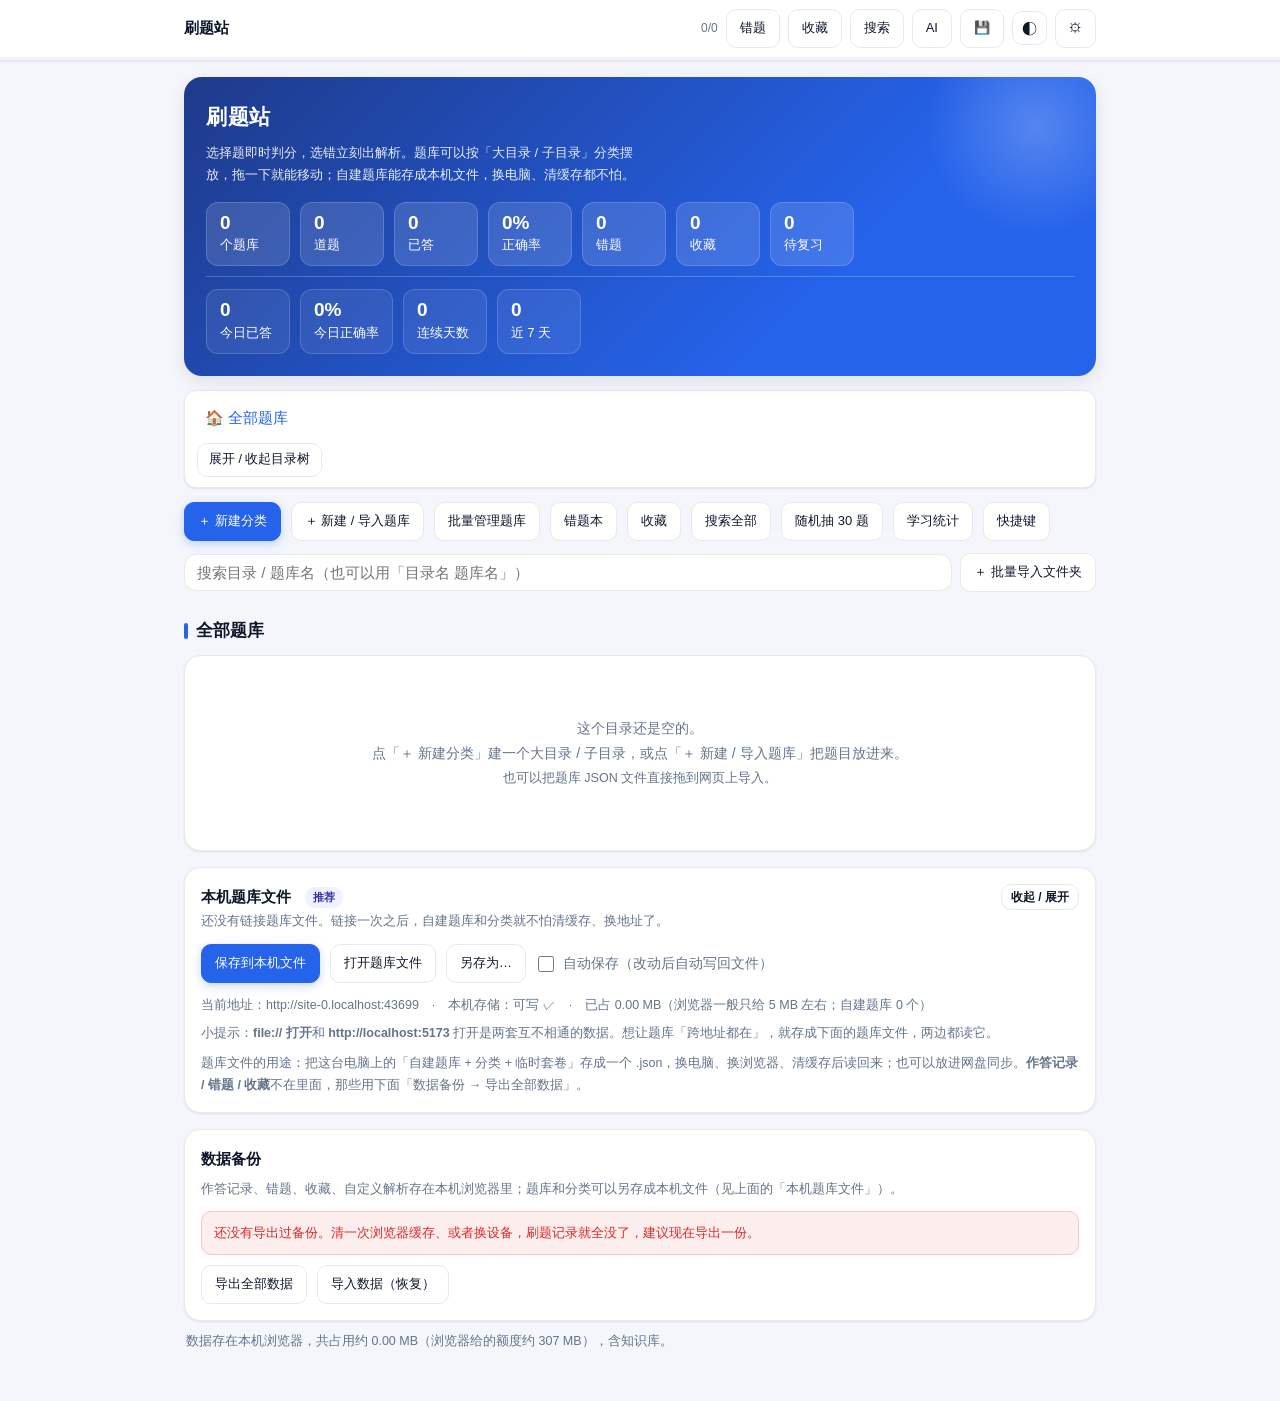
==== index.html @ 9412747f "部署刷题站纯净版（37 个文件）" ====
<!DOCTYPE html>
<html lang="zh-CN">
<head>
<meta charset="utf-8">
<meta name="viewport" content="width=device-width,initial-scale=1,viewport-fit=cover">
<title>刷题站 · 题库</title>
<meta name="description" content="可自定义的刷题网站：选择题即时判分、答错出解析，错题本带统计与间隔重复复习，支持模考与搜索。">
<meta name="theme-color" content="#2563eb">
<meta name="apple-mobile-web-app-capable" content="yes">
<meta name="mobile-web-app-capable" content="yes">
<meta name="apple-mobile-web-app-status-bar-style" content="default">
<meta name="apple-mobile-web-app-title" content="刷题站">
<meta name="application-name" content="刷题站">
<link rel="stylesheet" href="style.css?v=20261014p">
<link rel="stylesheet" href="bfui.css?v=20261014p">
<link rel="stylesheet" href="cat.css?v=20261014p">
<link rel="manifest" href="manifest.json">
<link rel="icon" href="icons/icon-192.png">
<link rel="apple-touch-icon" href="icons/icon-192.png">
<script>
  /* 题库注册入口：banks/*.js 通过这些函数把题库交给站点 */
  window.__BANKS__ = [];
  window.registerBank = function (b) { window.__BANKS__.push(b); };
</script>
</head>
<body>

<div class="top">
  <div class="row">
    <button class="btn" id="btnHome" style="display:none">⌂ 主页</button>
    <span class="title" id="appTitle">刷题站</span>
    <span class="stat" id="stat"></span>
    <button class="btn tg" id="btnGoWrong" title="错题本">错题</button>
    <button class="btn tg" id="btnGoFav" title="我的收藏">收藏</button>
    <button class="btn tg" id="btnGoSearch" title="搜索题目（快捷键 /）">搜索</button>
    <button class="btn tg" id="btnGoKb" title="AI 解析与知识库">AI</button>
    <button class="btn" id="btnTheme" title="切换外观：跟随系统 / 浅色 / 深色">◐</button>
    <button class="btn" id="btnSetAll" title="设置 / 深色模式 / 字号" style="display:none">⚙</button>
    <button class="btn" id="btnGrid" style="display:none">题号</button>
    <button class="btn" id="btnQuizSet" style="display:none">设置</button>
  </div>
  <div class="bar"><i id="bar"></i></div>
  <div class="chips" id="chips" style="display:none"></div>
</div>

<div class="wrap" id="view"></div>

<div class="nav" id="nav" style="display:none">
  <button class="btn" id="prev" title="上一题（←）">‹ 上一题</button>
  <button class="btn mid" id="jumpInfo" title="点开答题卡（K）">—</button>
  <button class="btn primary" id="next" title="下一题（→ 或 Enter）">下一题 ›</button>
</div>

<div class="mask" id="gridMask"><div class="sheet">
  <div class="shead"><h3>答题卡</h3><span class="spacer-grow"></span><button class="btn tiny" id="gridClose">关闭</button></div>
  <div class="legend">
    <span><i class="lg-done"></i>做对</span>
    <span><i class="lg-err"></i>做错</span>
    <span><i></i>没做</span>
    <span><i class="lg-cur"></i>当前题</span>
  </div>
  <div class="gridf" id="gridFilter"></div>
  <div id="gridBody"></div>
</div></div>

<div class="mask" id="setMask"><div class="sheet">
  <h3>设置</h3>
  <div class="hint">作答记录、错题、收藏、自定义解析、复习排期都保存在本机浏览器里，关掉页面不会丢。</div>
  <label class="chk"><input type="checkbox" id="setExpOnOk"> 答对时也显示解析</label>
  <label class="chk"><input type="checkbox" id="setAutoNext"> 答对后自动跳下一题</label>
  <label class="chk"><input type="checkbox" id="setShuffle"> 随机顺序出题</label>
  <div class="tools" style="margin-top:12px">
    <span class="tl">外观</span>
    <select class="num" id="setTheme">
      <option value="auto">跟随系统</option>
      <option value="light">浅色</option>
      <option value="dark">深色</option>
    </select>
    <span class="tl">字号</span>
    <select class="num" id="setFs">
      <option value="s">小</option>
      <option value="m">标准</option>
      <option value="l">大</option>
      <option value="xl">特大</option>
    </select>
  </div>
  <div class="tools" style="margin-top:12px">
    <span class="tl">复习曲线</span>
    <select class="num" id="srsMode"></select>
  </div>
  <div class="small muted" id="srsDesc" style="margin-top:6px"></div>
  <div class="srsbox">
    <div class="srsgrid">
      <label>首次答对（天）<input type="number" id="srsFirst" min="0" max="60" step="1"></label>
      <label>第二次答对（天）<input type="number" id="srsSecond" min="0" max="120" step="1"></label>
      <label>间隔增长
        <select id="srsFactor">
          <option value="ease">× 当时易度</option>
          <option value="1.5">× 1.5</option>
          <option value="2">× 2</option>
          <option value="2.5">× 2.5</option>
          <option value="3">× 3</option>
        </select>
      </label>
      <label>初始易度<input type="number" id="srsEase0" min="1.3" max="3" step="0.05"></label>
      <label>答对加易度<input type="number" id="srsEaseUp" min="0" max="0.5" step="0.05"></label>
      <label>答错减易度<input type="number" id="srsEaseDown" min="0" max="0.5" step="0.05"></label>
      <label>易度下限<input type="number" id="srsMinEase" min="1.1" max="3" step="0.05"></label>
      <label>最长间隔（天）<input type="number" id="srsMaxIvl" min="1" max="3650" step="1"></label>
      <label>答错后间隔（天）<input type="number" id="srsWrongIvl" min="0" max="30" step="1"></label>
      <label>每日复习上限<input type="number" id="srsDaily" min="0" max="999" step="1"></label>
    </div>
    <label class="chk"><input type="checkbox" id="srsWrongToday"> 答错的题当天继续排进复习（不勾就按上面的「答错后间隔」）</label>
    <div class="srsline" id="srsPreview"></div>
    <div class="actions" style="margin-top:10px">
      <button class="btn small" id="srsReset">填回推荐值</button>
      <button class="btn small" id="srsSyncEase">统一易度</button>
      <button class="btn small" id="fixAllRe">按修正答案重判</button>
    </div>
    <div class="small muted" style="margin-top:8px">改档位只影响<b>以后</b>的排期；想立刻重排历史记录，用上面「统一易度」「按修正答案重判」，或者答题时点「改答案」。</div>
  </div>
  <div class="small muted" style="margin-top:10px">快捷键：A–H 或 1–8 选选项，Enter 提交 / 下一题，← → 翻页，<b>S</b> 收藏本题，<b>K</b> 打开答题卡，<b>/</b> 搜索，<b>?</b> 打开帮助，Esc 关弹窗。顶栏的 <b>◐</b> 可以一键切换深浅色。</div>
  <div class="actions" style="margin-top:16px">
    <button class="btn" id="goKb2" title="配置 AI 与本地知识库">AI 解析 / 知识库</button>
    <button class="btn" id="expAll2">导出全部数据（备份）</button>
    <button class="btn danger" id="resetAll">清空作答记录</button>
    <button class="btn" id="closeSet">关闭</button>
  </div>
  <div class="hint" style="margin-top:10px">「清空作答记录」只清空对错、次数和复习排期，<b>不会再动</b>收藏和自定义解析。</div>
</div></div>

<!-- 题库：一个 .js 文件一个题库，放进 banks/ 后再在下面加一行即可加载，例如
     <script src="banks/你的题库.js"></script>
     也可以完全不动文件，直接在网页上用「导入题库」加自己的题（存在浏览器里）。
     这一份（在线版）已经把原作者的内置模考卷移除，banks/ 里是空的。 -->

<script src="app.js?v=20261014p"></script>
<script src="collection.js?v=20261014p"></script>
<script src="exam.js?v=20261014p"></script>
<script src="kb.js?v=20261014p"></script>
<script src="ai.js?v=20261014p"></script>

<!-- 目录式题库（cat.js）与本机题库文件（bf.js / bfui.js）
     放在最后：它们只做「给已有首页加一层目录视图」和「把题库存成文件」，
     用 window.CAT / window.BF 暴露接口，app.js 里只做了几行最小改动。 -->
<script src="bfui.js?v=20261014p"></script>
<script src="cat.js?v=20261014p"></script>
<script src="bf.js?v=20261014p"></script>
<link rel="stylesheet" href="bf-folder.css?v=20261014p">
<script src="bf-folder.js?v=20261014p"></script>

<script>
  /* 等 app.js / collection.js / exam.js / kb.js / ai.js 全部加载完再渲染。
     以前这行在 collection.js 末尾，那时 exam.js / kb.js 还没加载，
     直接打开 #/exam/... 或 #/kb 会空白。 */
  render();

  /* PWA：只在 http(s) 下注册（双击本地打开时浏览器不支持 Service Worker） */
  if ('serviceWorker' in navigator && /^https?:$/.test(location.protocol)) {
    window.addEventListener('load', function () {
      navigator.serviceWorker.register('sw.js').catch(function () {});
    });
  }
</script>
</body>
</html>
---- style.css ----
/* ============================================================
   刷题站 · 样式（v16 UI 版）
   - 第 1 段：设计变量（颜色 / 圆角 / 阴影 / 字号），深色模式只换变量
   - 之后按页面分区：顶栏、通用组件、首页、答题、答题卡、列表、统计、AI…
   - 想改配色只动 :root 和 body.dark 两处即可
   ============================================================ */
:root{
  --bg:#f4f6fb; --bg2:#eef1f7; --card:#fff; --line:#e6e9f0; --line2:#f1f3f8;
  --text:#0f172a; --sub:#64748b;
  --primary:#2563eb; --primary-weak:#eef4ff; --primary-line:#bfd4ff;
  --ok:#15803d; --okbg:#eefaf1; --ok-line:#bbf0cd;
  --bad:#dc2626; --badbg:#fdeeee; --bad-line:#fbc4c4;
  --warn:#b45309;
  --radius:16px; --r-s:10px; --r-m:12px; --r-l:18px;
  --fs:15px;
  --sh-1:0 1px 2px rgba(15,23,42,.05),0 1px 3px rgba(15,23,42,.04);
  --sh-2:0 6px 18px rgba(15,23,42,.09);
  --sh-pop:0 -8px 28px rgba(15,23,42,.16);
  --tap:34px;
}
body.dark{
  --bg:#0e131f; --bg2:#141b29; --card:#161d2b; --line:#28324a; --line2:#1d2536;
  --text:#e7ebf3; --sub:#93a1b8;
  --primary:#6b96ff; --primary-weak:#1a2a49; --primary-line:#33507f;
  --ok:#4ade80; --okbg:#12251b; --ok-line:#2c6644;
  --bad:#f87171; --badbg:#2a1618; --bad-line:#7a3236;
  --warn:#fbbf24;
  --sh-1:0 1px 2px rgba(0,0,0,.35); --sh-2:0 8px 22px rgba(0,0,0,.42);
  --sh-pop:0 -8px 28px rgba(0,0,0,.5);
  color-scheme:dark;
}
*{box-sizing:border-box;-webkit-tap-highlight-color:transparent}
html,body{margin:0;padding:0}
body{
  font:var(--fs)/1.75 -apple-system,BlinkMacSystemFont,"Segoe UI","PingFang SC","Hiragino Sans GB","Microsoft YaHei",sans-serif;
  background:var(--bg); color:var(--text); min-height:100vh;
  -webkit-text-size-adjust:100%;
}
a{color:var(--primary);text-decoration:none}
a:hover{text-decoration:underline}
button{font:inherit}
:focus-visible{outline:2px solid var(--primary);outline-offset:2px}
*::-webkit-scrollbar{width:10px;height:10px}
*::-webkit-scrollbar-thumb{background:var(--line);border-radius:99px}
*::-webkit-scrollbar-track{background:transparent}
@media (prefers-reduced-motion:reduce){*{animation:none!important;transition:none!important}}

/* ===== 顶栏 ===== */
.top{position:sticky;top:0;z-index:20;background:rgba(255,255,255,.94);background:color-mix(in srgb,var(--card) 92%,transparent);backdrop-filter:blur(10px);border-bottom:1px solid var(--line);box-shadow:var(--sh-1)}
.top .row{display:flex;align-items:center;gap:8px;padding:9px 14px;max-width:940px;margin:0 auto}
.title{font-weight:700;font-size:15px;white-space:nowrap;overflow:hidden;text-overflow:ellipsis;flex:1 1 auto;min-width:0;cursor:pointer}
.title:hover{color:var(--primary)}
.stat{font-size:12px;color:var(--sub);white-space:nowrap;flex:0 0 auto;font-variant-numeric:tabular-nums}
.bar{height:3px;background:var(--line2)}
.bar i{display:block;height:100%;width:0;background:linear-gradient(90deg,#2563eb,#22c55e);transition:width .3s ease;border-radius:0 99px 99px 0}
body.dark .bar{background:#1b2334}
#btnTheme{min-width:var(--tap);padding:6px 9px;font-size:15px;line-height:1}

/* ===== 通用组件 ===== */
.wrap{max-width:940px;margin:0 auto;padding:16px 14px 48px}
.btn{font-size:13px;min-height:var(--tap);padding:7px 13px;border-radius:var(--r-s);border:1px solid var(--line);background:var(--card);color:var(--text);cursor:pointer;white-space:nowrap;transition:background .15s,border-color .15s,box-shadow .15s,transform .06s}
.btn:hover:not(:disabled){background:var(--line2);border-color:var(--primary-line)}
.btn:active:not(:disabled){transform:scale(.98)}
.btn.primary{background:var(--primary);border-color:var(--primary);color:#fff;box-shadow:0 3px 10px rgba(37,99,235,.25)}
.btn.primary:hover:not(:disabled){filter:brightness(.94)}
.btn.danger{color:var(--bad);border-color:var(--bad-line)}
.btn.danger:hover:not(:disabled){background:var(--badbg);border-color:var(--bad)}
.btn.ghost{background:transparent}
.btn.ghost:hover:not(:disabled){background:var(--line2)}
.btn:disabled{opacity:.45;cursor:not-allowed}
.btn.tiny{font-size:12px;min-height:26px;padding:3px 9px;line-height:1.5}
.btn.small{font-size:12.5px;min-height:30px;padding:5px 11px}
.card{background:var(--card);border:1px solid var(--line);border-radius:var(--radius);padding:16px;box-shadow:var(--sh-1)}
.muted{color:var(--sub)}
.small{font-size:12.5px}
h2.sec{display:flex;align-items:center;gap:8px;font-size:17px;margin:24px 0 10px}
h2.sec::before{content:'';width:4px;height:16px;border-radius:99px;background:var(--primary);flex:0 0 auto}
h2.sec:first-child{margin-top:6px}
.warn{color:var(--warn);font-weight:700}
.spacer-grow{flex:1 1 auto}
.row-inline{display:flex;gap:10px;flex-wrap:wrap;align-items:center}
.tools{display:flex;gap:8px;flex-wrap:wrap;align-items:center;margin-top:10px}
.tl{font-size:12.5px;color:var(--sub)}
.num{font:inherit;font-size:13px;padding:5px 8px;border:1px solid var(--line);border-radius:var(--r-s);background:var(--card);color:inherit;width:auto}
.num:hover{border-color:var(--primary-line)}
.empty{color:var(--sub);text-align:center;padding:44px 12px;font-size:14px}
.help-row{display:flex;align-items:center;gap:6px;padding:9px 0;border-top:1px dashed var(--line);font-size:13.5px}
.help-row:first-of-type{border-top:none}
.kbd{display:inline-block;min-width:24px;text-align:center;font:600 12px/1.7 ui-monospace,SFMono-Regular,Menlo,Consolas,monospace;border:1px solid var(--line);border-bottom-width:2px;border-radius:6px;padding:0 6px;background:var(--bg2);margin-right:4px}

/* 折叠区（批量操作、导出等次要工具） */
details.fold{margin-top:12px;border:1px solid var(--line);border-radius:var(--r-m);background:var(--bg2);padding:0}
details.fold>summary{cursor:pointer;list-style:none;padding:9px 12px;font-size:13px;color:var(--sub);display:flex;align-items:center;gap:8px}
details.fold>summary::-webkit-details-marker{display:none}
details.fold>summary::after{content:'▾';margin-left:auto;transition:transform .15s}
details.fold[open]>summary::after{transform:rotate(180deg)}
details.fold>summary:hover{color:var(--text)}
details.fold>.fold-body{padding:0 12px 12px}
details.fold .tools:first-child{margin-top:0}

/* ===== 首页 ===== */
.hero{position:relative;overflow:hidden;background:linear-gradient(135deg,#1e3a8a,#2563eb 70%);color:#fff;border-radius:var(--r-l);padding:22px;box-shadow:var(--sh-2)}
.hero::after{content:'';position:absolute;right:-60px;top:-70px;width:240px;height:240px;border-radius:50%;background:radial-gradient(circle,rgba(255,255,255,.22),transparent 65%)}
.hero h1{margin:0 0 6px;font-size:21px;letter-spacing:.5px}
.hero p{margin:0;font-size:13px;opacity:.9;line-height:1.7;max-width:62ch}
.hero .hstat{display:flex;gap:10px;margin-top:16px;font-size:12.5px;flex-wrap:wrap}
.hero .hstat>div{background:rgba(255,255,255,.13);border:1px solid rgba(255,255,255,.16);border-radius:var(--r-m);padding:8px 13px;min-width:84px}
.hero .hstat b{display:block;font-size:19px;font-weight:700;line-height:1.3;font-variant-numeric:tabular-nums}
.hero .hstat.today>div{background:rgba(255,255,255,.08)}
.hstat.today{margin-top:10px;padding-top:12px;border-top:1px solid rgba(255,255,255,.22)}
body.dark .hero{background:linear-gradient(135deg,#16233c,#1d4ed8 75%)}

/* 「继续上次」卡片 */
.resume{display:flex;align-items:center;gap:14px;flex-wrap:wrap;border:1px solid var(--primary-line);background:linear-gradient(135deg,var(--primary-weak),var(--card) 70%);border-radius:var(--radius);padding:14px 16px;margin:16px 0 4px;box-shadow:var(--sh-1)}
.resume .rinfo{flex:1 1 240px;min-width:0}
.resume .rtitle{font-weight:700;font-size:15px;margin-bottom:2px;overflow:hidden;text-overflow:ellipsis;white-space:nowrap}
.resume .rmeta{font-size:12.5px;color:var(--sub)}
.resume .prog{margin-top:8px}

.bank{display:flex;align-items:center;gap:14px;margin-bottom:12px;transition:box-shadow .15s,border-color .15s}
.bank:hover{box-shadow:var(--sh-2);border-color:var(--primary-line)}
.bank .info{flex:1;min-width:0}
.bank .name{font-weight:700;font-size:15.5px;margin-bottom:2px}
.bank .meta{font-size:12.5px;color:var(--sub);line-height:1.7}
.bank .acts{display:flex;gap:8px;flex-wrap:wrap;justify-content:flex-end}
.pill{display:inline-block;font-size:11px;padding:1px 8px;border-radius:999px;background:#eef2ff;color:#3730a3;margin-left:6px;vertical-align:1px;font-weight:600}
.pill.local{background:#ecfdf5;color:#047857}
.pill.paper{background:#fef3c7;color:#92400e}
.paper-card{border-color:#fcd34d}
.prog{height:6px;border-radius:99px;background:var(--line2);overflow:hidden;margin-top:8px}
.prog i{display:block;height:100%;background:linear-gradient(90deg,#22c55e,#16a34a);border-radius:99px;transition:width .3s}
body.dark .pill{background:#1e2a4a;color:#a5b4fc}
body.dark .pill.local{background:#122a1e;color:#6ee7b7}
body.dark .pill.paper,body.dark .tag.paper-tag{background:#3a2c0c;color:#fbbf24}
body.dark .prog{background:#1e2739}

/* ===== 分类 chips ===== */
.chips{display:flex;gap:8px;padding:9px 14px 11px;overflow-x:auto;scrollbar-width:none;max-width:940px;margin:0 auto}
.chips::-webkit-scrollbar{display:none}
.chip{flex:0 0 auto;font-size:13px;padding:6px 13px;border-radius:999px;border:1px solid var(--line);background:var(--card);color:var(--sub);cursor:pointer;transition:background .15s,border-color .15s,color .15s;min-height:32px}
.chip:hover{border-color:var(--primary-line);color:var(--text)}
.chip.on{background:#111827;border-color:#111827;color:#fff}
body.dark .chip{background:#1b2334;border-color:var(--line);color:var(--sub)}
body.dark .chip.on{background:var(--primary);border-color:var(--primary);color:#fff}
.chips-inline{display:flex;gap:8px;flex-wrap:wrap;margin:14px 0 4px}

/* ===== 答题 ===== */
.qhead{display:flex;align-items:center;gap:8px;flex-wrap:wrap;margin-bottom:12px}
.qno{font-weight:700;font-size:15px}
.tag{font-size:11px;padding:2px 8px;border-radius:6px;background:#eef2ff;color:#3730a3;font-weight:600}
.tag.g{background:var(--bg2);color:#475569}
.tag.paper-tag{background:#fef3c7;color:#92400e}
.tag.exam-tag{background:#fee2e2;color:#b91c1c}
.gstem{background:var(--bg2);border-left:3px solid var(--line);border-radius:0 var(--r-s) var(--r-s) 0;padding:11px 13px;margin-bottom:12px;font-size:calc(var(--fs)*0.93);color:var(--sub);line-height:1.8}
.gstem b{color:var(--text)}
.stem{font-size:calc(var(--fs)*1.04);margin-bottom:14px;white-space:pre-wrap;line-height:1.85}
.opt{display:flex;gap:11px;width:100%;text-align:left;background:var(--card);border:1px solid var(--line);border-radius:var(--r-m);padding:12px 14px;margin-bottom:9px;cursor:pointer;transition:background .15s,border-color .15s,box-shadow .15s;align-items:flex-start;color:inherit;line-height:1.7}
.opt:hover:not(:disabled){border-color:var(--primary-line);background:var(--primary-weak)}
.opt:disabled{cursor:default}
.opt .k{flex:0 0 26px;height:26px;border-radius:8px;background:var(--bg2);color:var(--sub);font-size:13px;font-weight:700;display:flex;align-items:center;justify-content:center;margin-top:1px}
.opt.sel{border-color:var(--primary);background:var(--primary-weak);box-shadow:inset 0 0 0 1px var(--primary)}
.opt.sel .k{background:var(--primary);color:#fff}
.opt.right{border-color:var(--ok-line);background:var(--okbg)}
.opt.right .k{background:var(--ok);color:#fff}
.opt.right::after{content:'✓';margin-left:auto;padding-left:10px;color:var(--ok);font-weight:800}
.opt.wrong{border-color:var(--bad-line);background:var(--badbg)}
.opt.wrong .k{background:var(--bad);color:#fff}
.opt.wrong::after{content:'✕';margin-left:auto;padding-left:10px;color:var(--bad);font-weight:800}
body.dark .opt{background:var(--card)}
body.dark .opt:hover:not(:disabled){background:#1b2438;border-color:var(--primary-line)}
body.dark .opt .k{background:#1e2739;color:#9fb0cc}
body.dark .opt.right{border-color:var(--ok-line)}
body.dark .opt.wrong{border-color:var(--bad-line)}
.fb{margin-top:14px;border-radius:var(--r-m);padding:13px 15px;font-size:calc(var(--fs)*0.93);display:none;border-left-width:4px;border-left-style:solid}
.fb.show{display:block;animation:fadeUp .2s ease}
.fb.ok{background:var(--okbg);border:1px solid var(--ok-line);border-left-color:var(--ok)}
.fb.bad{background:var(--badbg);border:1px solid var(--bad-line);border-left-color:var(--bad)}
.fb .res{font-weight:700;margin-bottom:6px;font-size:calc(var(--fs)*1.02)}
.fb.ok .res{color:var(--ok)}
.fb.bad .res{color:var(--bad)}
.fb .ans{font-size:13.5px;color:var(--sub);margin-bottom:8px;line-height:1.8}
.fb .ans b{color:var(--text)}
.exp{border-top:1px dashed var(--line);padding-top:10px;color:var(--text);font-size:calc(var(--fs)*0.93)}
.exp p{margin:6px 0}
.exp h1,.exp h2,.exp h3,.exp h4,.exp h5,.exp h6{font-size:15px;margin:10px 0 6px}
.exp ul,.exp ol{margin:6px 0;padding-left:22px}
.exp li{margin:3px 0}
.exp blockquote{border-left:3px solid var(--line);margin:8px 0;padding:2px 10px;color:var(--sub);background:var(--bg2)}
.exp code{background:var(--bg2);padding:1px 5px;border-radius:4px;font-size:13px}
.exp hr{border:none;border-top:1px solid var(--line);margin:10px 0}
.exp .lb{font-weight:700;color:var(--text)}
body.dark .exp blockquote{background:#131a27;color:#a9b6cc;border-left-color:#334155}
body.dark .exp code{background:#1e2739}
body.dark .fb.ok{border-color:var(--ok-line)}
body.dark .fb.bad{border-color:var(--bad-line)}
.tbl-wrap{overflow-x:auto;margin:10px 0;border:1px solid var(--line);border-radius:var(--r-s)}
.exp table,.ed-preview table{border-collapse:collapse;width:100%;font-size:13.5px;margin:0;background:var(--card)}
.exp th,.exp td,.ed-preview th,.ed-preview td{border:1px solid var(--line);padding:6px 9px;vertical-align:top;text-align:left}
.exp th,.ed-preview th{background:var(--bg2);font-weight:700;white-space:nowrap}
.exp tbody tr:nth-child(even),.ed-preview tbody tr:nth-child(even){background:var(--bg2)}
.actions{display:flex;gap:10px;margin-top:14px;flex-wrap:wrap}
.keyhint{margin-top:12px;font-size:12px;color:var(--sub);display:flex;align-items:center;gap:6px;flex-wrap:wrap}
.fav-btn{flex:0 0 auto}
.fav-btn.on{background:#fffbeb;border-color:#fcd34d;color:#b45309}

/* ===== 底部导航 / 题目跳转 ===== */
.nav{position:fixed;left:0;right:0;bottom:0;z-index:20;background:rgba(255,255,255,.96);background:color-mix(in srgb,var(--card) 94%,transparent);backdrop-filter:blur(10px);border-top:1px solid var(--line);box-shadow:var(--sh-pop);display:flex;gap:10px;padding:10px 14px calc(10px + env(safe-area-inset-bottom));max-width:940px;margin:0 auto;border-radius:var(--r-l) var(--r-l) 0 0}
.nav .btn{flex:1;text-align:center;padding:11px;font-size:14px;min-height:46px}
.nav .btn.mid{flex:0 0 124px;display:flex;flex-direction:column;align-items:center;justify-content:center;line-height:1.25;padding:6px 8px;gap:1px;background:var(--bg2)}
.nav .btn.mid b{font-size:14px;font-variant-numeric:tabular-nums}
.nav .btn.mid span{font-size:11px;color:var(--sub)}
body.quiz{padding-bottom:96px}
body.dark .nav{background:rgba(15,20,32,.96)}

/* ===== 答题卡（题号面板） ===== */
.grid{display:grid;grid-template-columns:repeat(auto-fill,minmax(50px,1fr));gap:8px}
.gnum{font-size:13px;padding:9px 0;border-radius:var(--r-s);border:1px solid var(--line);background:var(--card);cursor:pointer;text-align:center;transition:background .15s,border-color .15s,transform .06s;font-variant-numeric:tabular-nums}
.gnum:hover{border-color:var(--primary);color:var(--primary)}
.gnum:active{transform:scale(.96)}
.gnum.done{background:var(--okbg);border-color:var(--ok-line);color:var(--ok)}
.gnum.err{background:var(--badbg);border-color:var(--bad-line);color:var(--bad)}
.gnum.cur{outline:2px solid var(--primary);outline-offset:1px;font-weight:700}
.gnum.marked{position:relative}
.gnum.marked::after{content:'';position:absolute;top:4px;right:5px;width:6px;height:6px;border-radius:50%;background:#f59e0b}
body.dark .gnum{background:#1b2334}
body.dark .gnum.done{border-color:var(--ok-line)}
body.dark .gnum.err{border-color:var(--bad-line)}
.mask{position:fixed;inset:0;background:rgba(15,23,42,.5);z-index:40;display:none;align-items:flex-end;justify-content:center;animation:fadeIn .15s ease}
.mask.show{display:flex}
.sheet{background:var(--card);width:100%;max-width:940px;max-height:86vh;overflow:auto;border-radius:var(--r-l) var(--r-l) 0 0;padding:16px 16px calc(18px + env(safe-area-inset-bottom));box-shadow:var(--sh-pop);animation:sheetUp .22s ease}
.sheet::before{content:'';display:block;width:44px;height:4px;border-radius:99px;background:var(--line);margin:0 auto 12px}
.sheet h3{margin:0 0 4px;font-size:16px}
.hint{font-size:12.5px;color:var(--sub);margin-bottom:12px;line-height:1.7}
.sec-t{font-size:12.5px;color:var(--sub);font-weight:700;margin:18px 0 8px}
.shead{display:flex;align-items:center;gap:10px}
.shead h3{margin:0}
.legend{display:flex;gap:12px;flex-wrap:wrap;align-items:center;font-size:12px;color:var(--sub);margin:6px 0 12px}
.legend i{display:inline-block;width:11px;height:11px;border-radius:3px;margin-right:5px;vertical-align:-1px;border:1px solid var(--line);background:var(--card)}
.legend i.lg-done{background:var(--okbg);border-color:var(--ok-line)}
.legend i.lg-err{background:var(--badbg);border-color:var(--bad-line)}
.legend i.lg-cur{outline:2px solid var(--primary);outline-offset:1px}
.gridf{display:flex;gap:8px;flex-wrap:wrap;margin-bottom:12px}
@keyframes fadeIn{from{opacity:0}to{opacity:1}}
@keyframes fadeUp{from{opacity:0;transform:translateY(4px)}to{opacity:1;transform:none}}
@keyframes sheetUp{from{transform:translateY(18px);opacity:.6}to{transform:none;opacity:1}}

/* ===== 表单 ===== */
label.chk{display:flex;gap:9px;align-items:center;margin:9px 0;font-size:14px;cursor:pointer}
label.chk.mini{font-size:12.5px;margin:0;gap:6px}
input[type=checkbox]{accent-color:var(--primary);width:16px;height:16px;flex:0 0 auto}
textarea,input[type=text]{width:100%;font:calc(var(--fs)*0.9)/1.7 ui-monospace,SFMono-Regular,Menlo,Consolas,"Microsoft YaHei",monospace;border:1px solid var(--line);border-radius:var(--r-s);padding:12px;background:var(--card);color:var(--text);resize:vertical}
textarea{min-height:260px}
input[type=text]{font-family:inherit}
textarea:focus,input[type=text]:focus,.num:focus{outline:none;border-color:var(--primary);box-shadow:0 0 0 3px var(--primary-weak)}
body.dark textarea,body.dark input[type=text],body.dark .num{background:#111827;color:var(--text)}
.field{margin:12px 0}
.field label{display:block;font-size:13px;color:var(--sub);margin-bottom:6px}
.note{background:#fffbeb;border:1px solid #fde68a;border-radius:var(--r-s);padding:10px 12px;font-size:13px;color:#78350f;margin:12px 0;line-height:1.75}
.note.ok{background:var(--okbg);border-color:var(--ok-line);color:var(--ok)}
.note.err{background:var(--badbg);border-color:var(--bad-line);color:var(--bad)}
body.dark .note{background:#2b2109;border-color:#5c4a12;color:#fcd34d}
body.dark .note.ok{background:var(--okbg);border-color:var(--ok-line);color:#86efac}
body.dark .note.err{background:var(--badbg);border-color:var(--bad-line);color:#fca5a5}
pre.fmt{background:#0f172a;color:#e2e8f0;border-radius:var(--r-s);padding:12px;font-size:12.5px;overflow:auto;line-height:1.6}

/* ===== 今日复习 / 模考 ===== */
.revbar{display:flex;align-items:center;gap:14px;flex-wrap:wrap;border:1px solid var(--primary-line);background:linear-gradient(135deg,var(--primary-weak),var(--card));border-radius:var(--r-m);padding:13px 15px;margin:14px 0 4px}
.dueinfo{flex:1 1 240px;display:flex;flex-direction:column;line-height:1.6}
.dueinfo b{font-size:16px}
body.dark .revbar{background:linear-gradient(135deg,#16233c,var(--card));border-color:#2b4a7d}
.exbar{display:flex;align-items:center;gap:10px;flex-wrap:wrap;background:#0f172a;border-radius:var(--r-m);padding:10px 13px;margin-bottom:12px;box-shadow:var(--sh-1)}
.exbar .btn{background:rgba(255,255,255,.12);border-color:rgba(255,255,255,.28);color:#fff}
.exbar .btn:hover:not(:disabled){background:rgba(255,255,255,.2)}
.exbar .btn.primary{background:#2563eb;border-color:#2563eb}
.exbar .btn.fav-btn.on{background:#fbbf24;border-color:#fbbf24;color:#111827}
.exbar .small{color:rgba(255,255,255,.78)}
.exclock{font:700 18px/1.2 ui-monospace,SFMono-Regular,Menlo,Consolas,monospace;letter-spacing:1px;color:#fff}
.exclock.urgent{color:#fca5a5}
.exclock.flat{font-size:13px;font-weight:400;opacity:.85;letter-spacing:0}

/* ===== 搜索 ===== */
.sbox{position:relative;display:flex;align-items:center}
.sbox input{padding-right:44px}
.sbox .btn.tiny{position:absolute;right:6px;width:28px;height:28px;min-height:0;padding:0;border-radius:50%;line-height:1;font-size:15px;color:var(--sub);background:var(--card)}
mark{background:#fde68a;color:#111827;border-radius:3px;padding:0 2px}
body.dark mark{background:#8a6a12;color:#fff}
.sbar-sticky{position:sticky;top:52px;z-index:5;backdrop-filter:blur(6px)}

/* ===== 错题本 / 收藏 ===== */
.stats{display:flex;gap:22px;flex-wrap:wrap}
.stats>div{display:flex;flex-direction:column;line-height:1.3}
.stats b{font-size:20px;font-weight:700;font-variant-numeric:tabular-nums}
.stats span{font-size:12px;color:var(--sub)}
.wi{margin-bottom:10px;padding:13px 15px}
.wi-head{display:flex;align-items:center;gap:8px;flex-wrap:wrap}
.wsel{width:16px;height:16px}
.wno{font-weight:700}
.wmeta{font-size:12.5px;color:var(--sub)}
.wmeta.bad{color:var(--bad)}
.wmeta.good{color:var(--ok)}
.wi-stem{font-size:calc(var(--fs)*0.93);color:var(--text);margin-top:6px}
.wi-body{margin-top:10px;border-top:1px dashed var(--line);padding-top:10px}
.stem-sm{font-size:var(--fs);margin-bottom:8px;white-space:pre-wrap}
.opts-sm .o{border:1px solid var(--line);border-radius:var(--r-s);padding:8px 11px;margin-bottom:6px;font-size:calc(var(--fs)*0.93)}
.opts-sm .o b{display:inline-block;width:18px;color:var(--sub)}
.opts-sm .o.r{background:var(--okbg);border-color:var(--ok-line)}
.opts-sm .o.w{background:var(--badbg);border-color:var(--bad-line)}
.mini-tag{display:inline-block;font-size:11px;padding:1px 7px;border-radius:99px;background:#eef2ff;color:#3730a3;margin-left:6px;white-space:nowrap;font-weight:600}
.mini-tag.ok{background:var(--ok);color:#fff}
.mini-tag.bad{background:var(--bad);color:#fff}
body.dark .mini-tag{background:#1e2a4a;color:#a5b4fc}
body.dark .wi-body{border-top-color:#26304a}
body.dark .opts-sm .o b{color:#9fb0cc}
body.dark .opts-sm .o.r{border-color:var(--ok-line)}
body.dark .opts-sm .o.w{border-color:var(--bad-line)}
body.dark .tag{background:#1e2a4a;color:#a5b4fc}
body.dark .tag.g{background:#1e2739;color:#9fb0cc}
body.dark .tag.exam-tag{background:#3a1a1c;color:#fca5a5}
body.dark .gstem{background:#131a27;border-left-color:#334155;color:#c3cddf}
body.dark .gstem b{color:var(--text)}

/* ===== 解析编辑器 ===== */
.ed{margin-top:10px;background:var(--bg2);border:1px solid var(--line);border-radius:var(--r-m);padding:12px}
.ed-ta{min-height:170px;font-family:ui-monospace,SFMono-Regular,Menlo,Consolas,"Microsoft YaHei",monospace;font-size:13.5px}
.ed-imgs{display:flex;gap:10px;flex-wrap:wrap;margin:10px 0}
.thumb{position:relative;width:96px;height:96px;border:1px solid var(--line);border-radius:var(--r-s);overflow:hidden;background:var(--card)}
.thumb img{width:100%;height:100%;object-fit:cover;display:block}
.thumb .x{position:absolute;top:2px;right:2px;width:22px;height:22px;border-radius:50%;border:none;background:rgba(17,24,39,.72);color:#fff;cursor:pointer;font-size:13px;line-height:1;padding:0}
.ed-preview{background:var(--card);border:1px solid var(--line);border-radius:var(--r-s);padding:10px;font-size:14px;min-height:40px}
.rich-imgs{margin-top:10px}
.rich-imgs img,.ed-preview img,.exp img{max-width:100%;border-radius:var(--r-s);border:1px solid var(--line);display:block;margin:8px 0}
body.dark .ed{background:#131a27}
body.dark .thumb{background:#1b2334}
body.dark .exp{border-top-color:#334155}
body.dark .exp table,body.dark .ed-preview table,body.dark .ed-preview{background:var(--card)}
body.dark .exp th,body.dark .ed-preview th{background:#131a27}
body.dark .exp tbody tr:nth-child(even),body.dark .ed-preview tbody tr:nth-child(even){background:#131a27}

/* ===== 字号档位（设置里选，--fs 一改全站跟着变） ===== */
body.fs-s{--fs:13.5px}
body.fs-l{--fs:17px}
body.fs-xl{--fs:19px}

/* ===== 学习统计 ===== */
.chart{display:flex;gap:6px;align-items:flex-end;padding:6px 2px 0;overflow-x:auto}
.cbar{flex:1 0 20px;height:126px;display:flex;flex-direction:column;justify-content:flex-end;align-items:center;text-align:center}
.cbar i{display:block;width:100%;min-height:2px;border-radius:5px 5px 0 0;background:linear-gradient(180deg,#60a5fa,#2563eb);transition:height .3s}
.cbar.zero i{background:var(--line)}
.cbar b{font-size:10px;font-weight:400;color:var(--sub);margin-bottom:2px;min-height:14px}
.cbar span{font-size:10px;color:var(--sub);margin-top:3px;white-space:nowrap}
body.dark .cbar.zero i,body.dark .sbar{background:#1e2739}
.srow{display:flex;align-items:center;gap:10px;padding:8px 0;border-top:1px dashed var(--line)}
.srow:first-child{border-top:none}
.sname{overflow:hidden;text-overflow:ellipsis;white-space:nowrap;font-size:13.5px}
.sbar{flex:1 1 auto;height:8px;border-radius:99px;background:var(--line2);overflow:hidden;min-width:60px}
.sbar i{display:block;height:100%;background:linear-gradient(90deg,#22c55e,#16a34a)}
.sval{flex:0 0 auto;font-size:12.5px;color:var(--sub);white-space:nowrap}
body.dark .wmeta.bad{color:#fca5a5}
body.dark .wmeta.good{color:#86efac}

/* ===== 改答案小面板 / 复习曲线设置 ===== */
.fixbox{margin-top:10px;background:var(--bg2);border:1px solid var(--line);border-radius:var(--r-m);padding:12px}
.fixrow{display:flex;gap:8px;flex-wrap:wrap;margin:9px 0}
.fixopt{display:flex;align-items:center;justify-content:center;min-width:46px;padding:7px 13px;border:1px solid var(--line);border-radius:999px;background:var(--card);cursor:pointer;font-size:13.5px;font-weight:600;user-select:none;transition:.15s}
.fixopt input{display:none}
.fixopt:hover{border-color:var(--primary)}
.fixopt.on{background:var(--primary);border-color:var(--primary);color:#fff}
.srsbox{margin-top:8px;background:var(--bg2);border:1px solid var(--line);border-radius:var(--r-m);padding:12px}
.srsgrid{display:grid;grid-template-columns:repeat(auto-fit,minmax(150px,1fr));gap:9px 12px;margin-bottom:6px}
.srsgrid label{display:flex;flex-direction:column;gap:4px;font-size:12.5px;color:var(--sub)}
.srsgrid input[type=number],.srsgrid select{font:inherit;font-size:13px;padding:6px 8px;border:1px solid var(--line);border-radius:var(--r-s);background:var(--card);color:var(--text);width:100%}
.srsline{margin-top:9px;font-size:12.5px;color:var(--sub);line-height:1.75;background:var(--card);border:1px dashed var(--line);border-radius:var(--r-s);padding:8px 10px}
.srsline b{color:var(--text)}
body.dark .fixbox,body.dark .srsbox{background:#131a27}
body.dark .fixopt{background:#1b2334;border-color:var(--line)}
body.dark .srsgrid input[type=number],body.dark .srsgrid select{background:#111827;color:var(--text)}
body.dark .srsline{background:var(--card);border-color:var(--line)}

/* ===== AI 解析面板（答题页 / 错题本 / 解析编辑器共用） ===== */
.aipanel{margin-top:10px;border:1px solid var(--line);border-radius:var(--r-m);background:var(--bg2);padding:11px 13px}
.aihead{display:flex;align-items:center;gap:8px;font-size:13.5px;margin-bottom:6px}
.aihead b{font-size:14px}
.aichips{display:flex;align-items:center;gap:6px;flex-wrap:wrap;margin-bottom:8px}
.aichipbox{display:flex;gap:6px;flex-wrap:wrap;align-items:center}
.aichint{font-size:12px;color:var(--sub);flex:1 1 100%}
.aichip{display:inline-flex;align-items:center;padding:4px 10px;border:1px solid var(--line);border-radius:999px;background:var(--card);font-size:12.5px;cursor:pointer;user-select:none;max-width:220px;overflow:hidden;text-overflow:ellipsis;white-space:nowrap;transition:.15s}
.aichip:hover{border-color:var(--primary)}
.aichip.on{background:var(--primary);border-color:var(--primary);color:#fff}
.aichip-all{font-weight:600}
.aipanel .aibar{display:flex;align-items:center;gap:8px;flex-wrap:wrap;margin:6px 0}
.aipanel .aiquick{margin:8px 0 2px}
.aipanel textarea.ai-askq{width:100%;box-sizing:border-box;min-height:52px;padding:8px 10px;border:1px solid var(--line);border-radius:var(--r-s);background:var(--card);color:inherit;font:inherit;font-size:13px;line-height:1.7;resize:vertical}
.aipanel textarea.ai-askq:focus{outline:none;border-color:var(--primary);box-shadow:0 0 0 3px var(--primary-weak)}
.aipanel .grow{flex:1;min-width:180px}
.aipanel .btn.tiny{padding:2px 8px;font-size:12px;min-height:26px}
.aiout{margin-top:6px;padding:9px 11px;background:var(--card);border:1px dashed var(--line);border-radius:var(--r-s);line-height:1.8;max-height:460px;overflow:auto;word-break:break-word}
.aiout:empty{display:none;padding:0;border:0}
.aiout h1,.aiout h2,.aiout h3{font-size:14.5px;margin:8px 0 4px}
.aiout p{margin:5px 0}
.aiout ul,.aiout ol{margin:5px 0 5px 20px}
.aiout code{background:var(--bg2);padding:1px 4px;border-radius:4px}
.aiout table{border-collapse:collapse;margin:6px 0}
.aiout th,.aiout td{border:1px solid var(--line);padding:3px 7px}
.aisrc{display:flex;gap:6px;flex-wrap:wrap;align-items:center;margin-top:6px}
.aitag{display:inline-block;padding:2px 7px;background:var(--bg2);border:1px solid var(--line);border-radius:6px;font-size:12px}
.aistate.ok{color:var(--ok)}
.aistate.bad{color:var(--bad)}
.bad-text{color:var(--bad);font-weight:600}
body.dark .aipanel,body.dark .aiout,body.dark .aitag,body.dark .aichip{background:var(--card)}
body.dark .aiout code{background:#1b2334}
body.dark .aichip.on{background:var(--primary);border-color:var(--primary)}

/* ===== 知识库页（#/kb） ===== */
.kbcard{margin-bottom:14px}
.kbhead{display:flex;align-items:center;gap:8px;flex-wrap:wrap;font-size:14.5px;font-weight:600;margin-bottom:8px}
.kbList{display:flex;flex-direction:column;gap:6px;margin:6px 0}
.kbrow{border:1px solid var(--line);border-radius:var(--r-s);padding:8px 11px;background:var(--card);transition:border-color .15s}
.kbrow:hover{border-color:var(--primary-line)}
.kbrow.on{border-color:var(--primary);background:var(--primary-weak)}
.kbrow .kbchk{display:flex;align-items:center;gap:8px;flex-wrap:wrap}
.kbinfo{display:flex;flex-wrap:wrap;gap:8px;align-items:center;font-size:12.5px;color:var(--sub)}
.kbdocs{margin-top:6px;display:none;font-size:12.5px;color:var(--sub)}
.kbrow.on .kbdocs{display:block}
.kbDoc{display:flex;align-items:center;gap:8px;padding:2px 0}
.kbSkipped{font-size:12.5px;color:var(--sub)}
.kb-ta{width:100%;min-height:88px;font:inherit;font-size:13px;padding:8px 10px;border:1px solid var(--line);border-radius:var(--r-s);background:var(--card);color:var(--text);resize:vertical}
.kbhit{font-size:13px;line-height:1.8;border-left:3px solid var(--primary);padding:2px 0 2px 10px;margin:8px 0;background:var(--bg2);border-radius:0 var(--r-s) var(--r-s) 0}
.kbhit-h{color:var(--sub);font-size:12.5px}
body.dark .kbrow,body.dark .kb-ta{background:var(--card)}

/* ===== 出错提示条（任何一个模块报错都不再白屏） ===== */
#fatalBar{position:fixed;left:0;right:0;top:0;z-index:9999;background:var(--badbg);border-bottom:1px solid var(--bad);color:var(--bad);box-shadow:var(--sh-2)}
#fatalBar .fb-in{max-width:940px;margin:0 auto;padding:9px 14px;display:flex;align-items:flex-start;gap:10px;font-size:13px;line-height:1.6;flex-wrap:wrap}
#fatalBar .fb-msg{flex:1 1 auto;min-width:0;word-break:break-word;font-family:ui-monospace,SFMono-Regular,Menlo,Consolas,monospace;font-size:12.5px}
#fatalBar .fb-acts{display:flex;gap:6px;flex:0 0 auto;flex-wrap:wrap}
body.dark #fatalBar{background:#3a1414;border-bottom-color:var(--bad-line);color:#fca5a5}

/* 另一个标签页改了数据时的小提示 */
#syncTip{position:fixed;right:14px;bottom:14px;z-index:90;background:#111827;color:#fff;font-size:12.5px;padding:8px 13px;border-radius:999px;opacity:0;transform:translateY(8px);transition:opacity .22s,transform .22s;pointer-events:none;max-width:70vw;box-shadow:var(--sh-2)}
#syncTip.show{opacity:.94;transform:none}
body.dark #syncTip{background:#e5e7eb;color:#111827}

/* ===== 小屏适配 ===== */
@media(max-width:720px){
  /* 顶栏分两行：第一行标题 + 常用按钮，第二行导航类按钮平分宽度 */
  .top .row{flex-wrap:wrap;padding:8px 12px;gap:7px}
  .top .row .tg{order:9;flex:1 1 0;min-width:64px;text-align:center}
  .wrap{padding:14px 12px 44px}
  .sbar-sticky{top:86px}
}
@media(max-width:560px){
  .wrap{padding:12px 10px 44px}
  .stem{font-size:var(--fs)}
  .card{padding:14px 13px}
  .title{font-size:14.5px}
  .hero{padding:18px;border-radius:var(--r-m)}
  .hero h1{font-size:19px}
  .hero .hstat>div{flex:1 1 72px;min-width:0;padding:7px 11px}
  .hero .hstat b{font-size:17px}
  .bank{flex-wrap:wrap}
  .bank .acts{justify-content:flex-start;width:100%}
  .bank .acts .btn{flex:1 1 auto}
  .stats{gap:14px 18px}
  .stats b{font-size:18px}
  .wi{padding:12px 13px}
  .chips{padding:8px 10px 10px}
  .nav{padding:8px 10px calc(8px + env(safe-area-inset-bottom))}
  .nav .btn{padding:9px;font-size:13.5px}
  .nav .btn.mid{flex:0 0 104px}
  .srsgrid{grid-template-columns:repeat(auto-fit,minmax(132px,1fr))}
  .resume{padding:12px 13px}
}
@media(max-width:400px){
  .top .row{padding:7px 9px}
  .btn{font-size:12.5px;padding:6px 10px}
  .chips{padding:7px 9px 9px}
  .keyhint{display:none}
}
@media(hover:none){
  .btn{min-height:38px;padding:9px 14px}
  .btn.tiny{min-height:30px;padding:5px 10px}
  .opt{padding:13px 14px}
}
@media print{
  .top,.nav,.mask,.chips,#fatalBar,#syncTip,#saveWarnBar{display:none!important}
  body{background:#fff}
  .card{border:none;box-shadow:none;padding:0}
  .wrap{max-width:none;padding:0}
}
/* 写不进 localStorage 时的提示条（saveWarn，2026-10-14 同步） */
#saveWarnBar{position:fixed;left:0;right:0;top:0;z-index:60;display:flex;align-items:center;gap:10px;flex-wrap:wrap;
  padding:10px 14px;background:var(--badbg);border-bottom:1px solid var(--bad-line);color:var(--bad);font-size:13px;line-height:1.5}
#saveWarnBar b{font-weight:700}
---- bfui.css ----
/* ============================================================
   刷题站 · 自建弹窗 bfui.css（配合 bfui.js）
   复用 style.css 的 .mask / .sheet / .btn / .field 等基础样式，
   这里只补弹窗内部的结构样式。
   ============================================================ */
.bfMask{align-items:center;justify-content:center}
.bfSheet{max-width:520px;border-radius:var(--r-l);max-height:88vh;animation:bfPop .18s ease}
@keyframes bfPop{from{opacity:0;transform:translateY(10px) scale(.985)}to{opacity:1;transform:none}}
.bfTitle{margin:0 0 10px;font-size:16px}
.bfDesc{margin-bottom:8px}
.bfMsg{color:var(--bad,#dc2626);font-size:12.5px;min-height:17px;margin-top:6px}
.bfHint{margin:6px 0 0}
.bfChips{display:flex;gap:8px;flex-wrap:wrap;margin-top:6px}
.bfChip{font-size:12.5px;padding:5px 11px}
.bfBody{font-size:13.5px;line-height:1.8;color:var(--text)}
.bfList{max-height:56vh;overflow:auto;border:1px solid var(--line);border-radius:var(--r-m);background:var(--bg2);margin:6px 0 4px}
.bfItem{display:flex;align-items:center;gap:8px;width:100%;text-align:left;padding:11px 13px;border:0;border-bottom:1px solid var(--line);background:transparent;color:inherit;cursor:pointer;font:inherit;font-size:14px}
.bfItem:last-child{border-bottom:0}
.bfItem:hover{background:var(--primary-weak)}
.bfItem.off{color:var(--sub);cursor:not-allowed}
.bfItemT{flex:1 1 auto;overflow:hidden;text-overflow:ellipsis;white-space:nowrap}
.bfItemN{flex:0 0 auto;font-size:12px;color:var(--sub)}
---- cat.css ----
/* ============================================================
   目录式题库（cat.js）+ 本机题库文件（bf.js）的样式
   只加新类，不动 style.css 里已有的东西。
   ============================================================ */

/* 卡片网格：窗口够宽就一屏两张，窄了自动变一张 */
.nb-cards { display: grid; grid-template-columns: repeat(auto-fill, minmax(340px, 1fr)); gap: 12px; margin: 4px 0 18px; }

.nb-card {
  display: flex; align-items: flex-start; gap: 12px;
  background: var(--card); border: 1px solid var(--line); border-radius: var(--r-m);
  padding: 12px 14px; box-shadow: var(--sh-1);
  transition: box-shadow .15s, border-color .15s, transform .15s;
}
.nb-card:hover { box-shadow: var(--sh-2); }
.nb-card.dragging { opacity: .55; border-style: dashed; border-color: var(--primary); transform: scale(.99); }
.nb-card.drop-hover { border-color: var(--primary); border-style: dashed; box-shadow: var(--sh-pop); }

.nb-ic { flex: none; width: 30px; height: 30px; display: flex; align-items: center; justify-content: center; border-radius: var(--r-s); background: var(--bg2); border: 1px solid var(--line); user-select: none; }
.nb-ic svg { width: 18px; height: 18px; fill: none; stroke: var(--primary); stroke-width: 1.8; stroke-linejoin: round; }
.nb-dir > .nb-ic { background: var(--primary-weak); border-color: var(--primary-line); }
.nb-info { flex: 1 1 auto; min-width: 0; }
.nb-name {
  font-weight: 700; font-size: calc(var(--fs) * 1.02); line-height: 1.35;
  display: flex; align-items: center; gap: 6px; flex-wrap: wrap; word-break: break-word;
}
.nb-dir > .nb-info > .nb-name { cursor: pointer; }
.nb-dir > .nb-info > .nb-name:hover { color: var(--primary); }
.nb-meta { color: var(--sub); font-size: calc(var(--fs) * .86); margin-top: 3px; line-height: 1.5; }
.nb-acts { display: flex; flex-wrap: wrap; gap: 6px; margin-top: 9px; }

/* 顶部的面包屑 / 目录导航条 */
.nb-nav {
  background: var(--card); border: 1px solid var(--line); border-radius: var(--r-m);
  padding: 10px 12px; margin: 14px 0 12px; box-shadow: var(--sh-1);
}
.nb-crumbs { display: flex; align-items: center; flex-wrap: wrap; gap: 4px; line-height: 1.9; }
.nb-crumb {
  color: var(--primary); text-decoration: none; padding: 2px 7px; border-radius: var(--r-s);
  border: 1px solid transparent; max-width: 44vw; overflow: hidden; text-overflow: ellipsis; white-space: nowrap;
}
.nb-crumb:hover { background: var(--primary-weak); border-color: var(--primary-line); }
.nb-crumb.on { color: var(--text); font-weight: 700; background: var(--bg2); border-color: var(--line); }
.nb-sep { color: var(--sub); }
.nb-navbtns { display: flex; flex-wrap: wrap; gap: 6px; margin-top: 8px; }
.nb-trow-root { cursor: pointer; }
.nb-trow-root.on { background: var(--bg2); border-radius: var(--r-s); }
.nb-tree { margin-top: 8px; max-height: 44vh; overflow: auto; }
.nb-trow { display: flex; align-items: center; gap: 8px; padding: 3px 0; }

/* 批量管理：勾选框 / 选中态 / 底部固定操作条 */
.nb-box {
  flex: none; width: 21px; height: 21px; border-radius: 6px; box-sizing: border-box;
  border: 1.5px solid var(--line); background: var(--bg2);
  display: flex; align-items: center; justify-content: center; margin-top: 4px;
}
.nb-box.on { border-color: var(--primary); background: var(--primary); }
.nb-box.on::after { content: "✓"; color: #fff; font-size: 13px; line-height: 1; font-weight: 700; }
.nb-card.nb-on { border-color: var(--primary); box-shadow: 0 0 0 2px var(--primary-weak), var(--sh-1); }
.nb-card.nb-on .nb-acts .small { color: var(--primary); font-weight: 700; }
.nb-bspace { height: 92px; }
.nb-bbatch {
  position: fixed; left: 0; right: 0; bottom: 0; z-index: 60;
  background: var(--card); border-top: 1px solid var(--line);
  box-shadow: 0 -6px 20px rgba(0, 0, 0, .10);
  padding: 10px 14px; display: flex; align-items: center; gap: 10px; flex-wrap: wrap;
}
.nb-bbatch .bb-txt { flex: 1 1 340px; min-width: 0; font-size: calc(var(--fs) * .94); }
.nb-bbatch .bb-txt b { color: var(--primary); font-size: calc(var(--fs) * 1.1); }
.nb-bbatch .bb-txt .small { display: block; margin-top: 2px; }
.nb-bbatch .bb-btns { display: flex; flex-wrap: wrap; gap: 6px; align-items: center; }

/* 搜索框 + 操作条 */
.nb-bar { display: flex; flex-wrap: wrap; gap: 8px; align-items: center; margin: 2px 0 14px; }
.nb-search {
  flex: 1 1 260px; min-width: 180px; padding: 9px 12px;
  border: 1px solid var(--line); border-radius: var(--r-m);
  background: var(--card); color: var(--text); font-size: var(--fs); font-family: inherit;
}
.nb-search:focus { outline: none; border-color: var(--primary); box-shadow: 0 0 0 3px var(--primary-weak); }

/* 本机题库文件卡片 */
.card.nbfile { margin-top: 16px; }
.card.nbfile .nbhead { display: flex; align-items: center; gap: 8px; flex-wrap: wrap; font-weight: 700; }
.spacer-grow { flex: 1 1 auto; }
.chk { display: inline-flex; align-items: center; gap: 6px; font-size: calc(var(--fs) * .9); color: var(--sub); cursor: pointer; }
.chk input { margin: 0; }

/* 自动弹窗（bfui.js）：风格跟站内其它弹层一致 */
.bfu-mask { position: fixed; inset: 0; background: rgba(0, 0, 0, .45); display: flex; align-items: center; justify-content: center; z-index: 200; padding: 16px; }
.bfu-sheet { background: var(--card); color: var(--text); border-radius: var(--r-l); box-shadow: var(--sh-pop); width: 100%; max-width: 420px; padding: 16px; }
.bfu-title { font-weight: 700; font-size: calc(var(--fs) * 1.05); margin-bottom: 6px; }
.bfu-hint { color: var(--sub); font-size: calc(var(--fs) * .88); margin-bottom: 10px; line-height: 1.6; }
.bfu-input { width: 100%; box-sizing: border-box; padding: 9px 12px; border: 1px solid var(--line); border-radius: var(--r-m); background: var(--bg2); color: var(--text); font-size: var(--fs); font-family: inherit; }
.bfu-list { max-height: 46vh; overflow: auto; margin: 4px 0 10px; }
.bfu-item { display: block; width: 100%; text-align: left; padding: 9px 11px; border: 1px solid var(--line); border-radius: var(--r-m); background: var(--card); color: var(--text); margin-bottom: 6px; cursor: pointer; font-size: var(--fs); font-family: inherit; }
.bfu-item:hover { border-color: var(--primary); background: var(--bg2); }
.bfu-item.on { border-color: var(--primary); font-weight: 700; }
.bfu-acts { display: flex; justify-content: flex-end; gap: 8px; margin-top: 10px; }

/* 自建弹窗（bfui.js）：延续站内已有的 .mask / .sheet 观感，只补自己的小元素 */
.bfMask .bfTitle { margin: 0 0 8px; font-size: calc(var(--fs) * 1.08); }
.bfMask .bfBody { line-height: 1.7; font-size: calc(var(--fs) * .96); }
.bfMask .bfMsg { margin: 8px 0 0; font-size: calc(var(--fs) * .88); color: var(--bad); min-height: 1.2em; }
.bfMask .bfHint { margin: 8px 0 0; }
.bfMask .bfChips { display: flex; flex-wrap: wrap; gap: 6px; margin: 10px 0 0; }
.bfMask .bfChip.on { border-color: var(--primary); background: var(--primary-weak); font-weight: 700; }
.bfMask .bfList { max-height: 46vh; overflow: auto; margin: 10px 0 0; }
.bfMask .bfItem {
  display: flex; align-items: center; gap: 8px; width: 100%; box-sizing: border-box;
  text-align: left; padding: 9px 11px; border: 1px solid var(--line); border-radius: var(--r-m);
  background: var(--card); color: var(--text); margin-bottom: 6px; cursor: pointer;
  font-size: var(--fs); font-family: inherit;
}
.bfMask .bfItem:hover { border-color: var(--primary); background: var(--bg2); }
.bfMask .bfItem.on { border-color: var(--primary); font-weight: 700; }
.bfMask .bfItem.off { opacity: .45; cursor: not-allowed; }
.bfMask .bfItemT { flex: 1 1 auto; min-width: 0; overflow: hidden; text-overflow: ellipsis; white-space: nowrap; }
.bfMask .bfItemN { flex: none; color: var(--sub); font-size: calc(var(--fs) * .82); }

@media (max-width: 560px) {
  .nb-cards { grid-template-columns: 1fr; gap: 10px; }
  .nb-acts .btn.tiny { padding: 5px 8px; }
  .nb-crumb { max-width: 62vw; }
}
---- bf-folder.css ----
/* 批量导入预览面板（bf-folder.js 用） */
.bfBatchPanel{position:fixed;inset:0;z-index:100000;display:flex;align-items:center;justify-content:center;background:rgba(8,12,20,.62);backdrop-filter:blur(3px);padding:18px}
.bffBox{width:min(680px,96vw);max-height:88vh;overflow:auto;background:var(--card,#171b25);color:var(--fg,#e6e9f0);border:1px solid var(--line,#2a3040);border-radius:14px;padding:16px 18px;box-shadow:0 24px 60px rgba(0,0,0,.5)}
.bffHead{display:flex;align-items:center;gap:8px;margin-bottom:8px;font-size:16px}
.bffSummary{font-size:13px;color:var(--muted,#9aa4b8);margin-bottom:10px;line-height:1.7}
.bffSummary b{color:var(--fg,#e6e9f0)}
.bffOpts{font-size:12.5px;color:var(--muted,#9aa4b8);margin:10px 0 6px}
.bffRadios{display:flex;flex-direction:column;gap:6px;margin-bottom:4px}
.bffRadios .chk,.bffRow{display:flex;align-items:flex-start;gap:8px;font-size:13.5px;cursor:pointer;line-height:1.6}
.bffRadios .chk input{margin-top:3px}
.chkTxt{flex:1;min-width:0}
.bffRow{align-items:center}
.bffList{max-height:34vh;overflow:auto;border:1px solid var(--line,#2a3040);border-radius:10px;padding:6px 10px;background:rgba(255,255,255,.02)}
.bffRow{padding:6px 0;border-bottom:1px dashed rgba(255,255,255,.06)}
.bffRow:last-child{border-bottom:0}
.bffRow input{flex:0 0 auto}
.bffT{flex:1;min-width:0;overflow:hidden;text-overflow:ellipsis;white-space:nowrap}
.bffN{flex:0 0 auto;font-size:12px;color:var(--muted,#9aa4b8)}
.bffBox .actions{margin-top:14px;display:flex;gap:8px;flex-wrap:wrap}
.bffBox .warn{color:#f0a35e}
#bfFolderCard{border-left:3px solid var(--acc,#5b8cff)}
#bfFolderCard code{background:rgba(255,255,255,.07);padding:1px 5px;border-radius:5px;font-size:12px}
.bffWarn{margin:8px 0;padding:8px 10px;border-radius:9px;background:rgba(240,163,94,.12);border:1px solid rgba(240,163,94,.4);color:#f0c08a;font-size:12.5px;line-height:1.75}
.bffIco{opacity:.75;margin-right:2px}
.bffList .bffRow{cursor:pointer}
.bffPlan{margin-top:10px;border:1px solid var(--line,#2a3040);border-radius:10px;padding:8px 10px;background:rgba(91,140,255,.08);font-size:12.5px;max-height:24vh;overflow:auto}
.bffPlanHead{color:var(--fg,#e6e9f0);margin-bottom:5px}
.bffMirror{margin:2px 0 4px;padding:7px 10px;border-radius:9px;border:1px dashed var(--line,#2a3040);background:rgba(255,255,255,.03);font-size:12.5px;color:var(--fg,#e6e9f0)}
.bffMirror .muted{color:var(--muted,#9aa4b8)}
.bffNew{display:inline-block;margin-right:6px;padding:0 6px;border-radius:6px;font-size:11px;line-height:18px;vertical-align:1px;background:rgba(90,160,255,.18);color:#8ab6ff;border:1px solid rgba(90,160,255,.35)}
.bffPlanRow{display:flex;align-items:center;gap:6px;padding:2px 0}
.bffPlanT{flex:1;min-width:0;overflow:hidden;text-overflow:ellipsis;white-space:nowrap;color:var(--fg,#e6e9f0)}
.bffPlanN{flex:0 0 auto;color:var(--muted,#9aa4b8);font-size:11.5px}
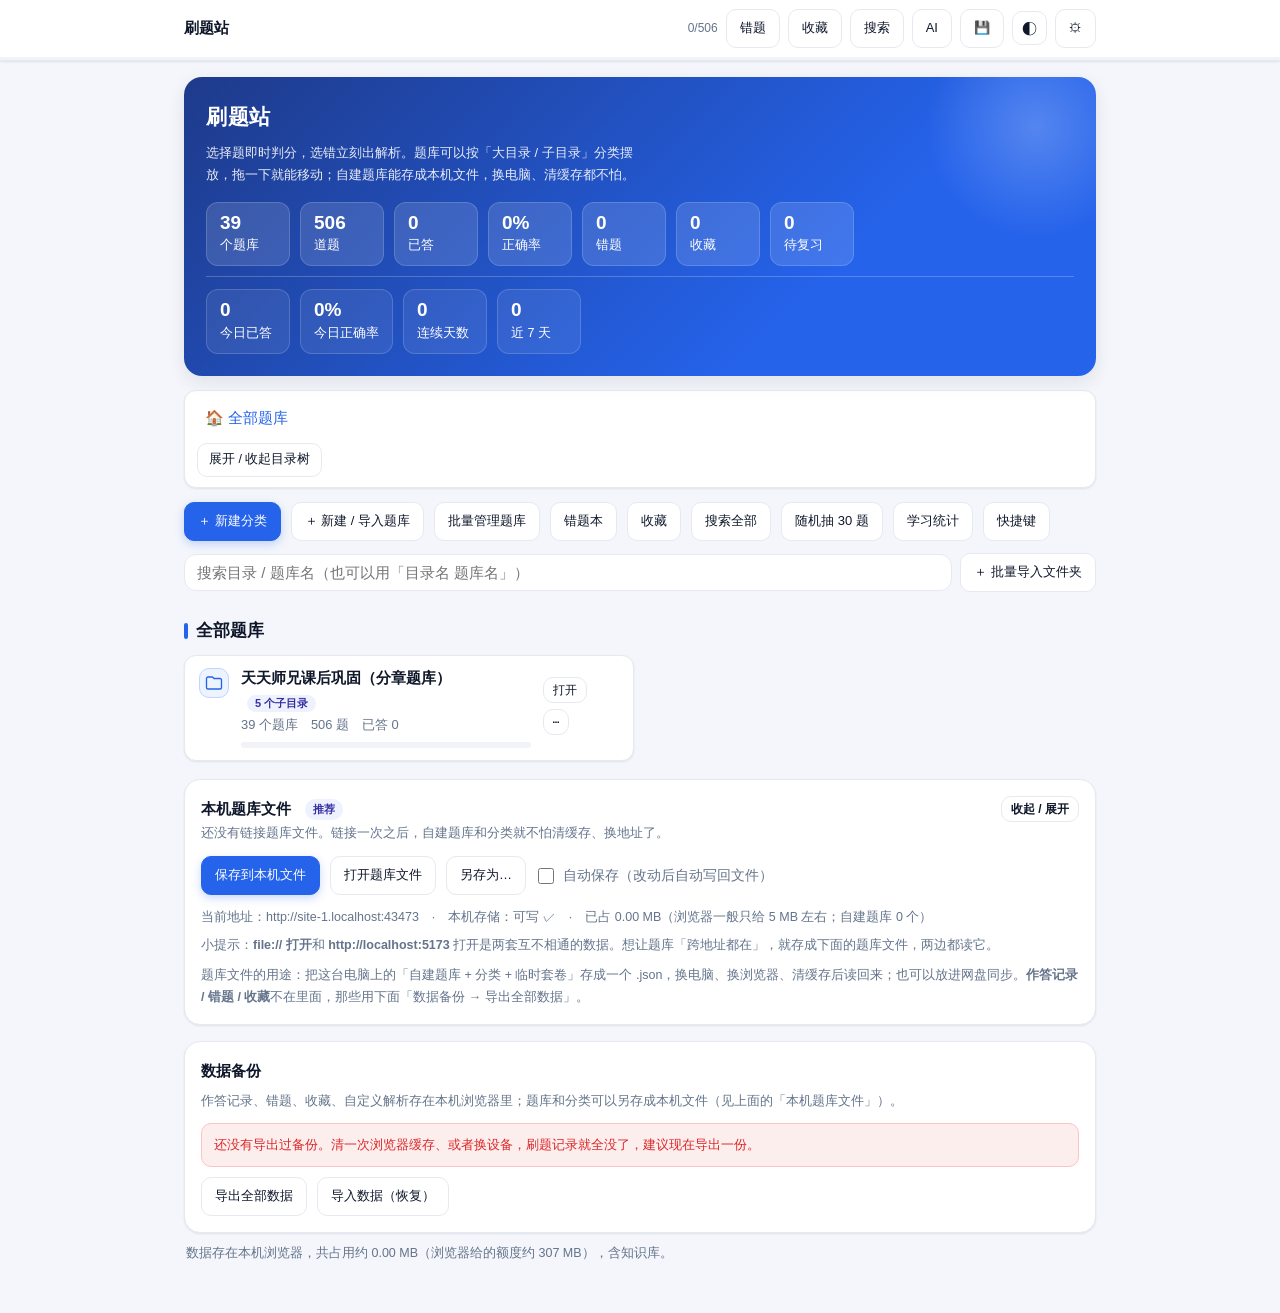
==== commit 87309484: "部署刷题站纯净版（38 个文件）" ====
--- a/index.html
+++ b/index.html
@@ -129,12 +129,14 @@
   <div class="hint" style="margin-top:10px">「清空作答记录」只清空对错、次数和复习排期，<b>不会再动</b>收藏和自定义解析。</div>
 </div></div>
 
-<!-- 题库：一个 .js 文件一个题库，放进 banks/ 后再在下面加一行即可加载，例如
+<!-- 题库：一个 .js 文件可以装很多个题库，放进 banks/ 后再在下面加一行即可加载，例如
      <script src="banks/你的题库.js"></script>
      也可以完全不动文件，直接在网页上用「导入题库」加自己的题（存在浏览器里）。
-     这一份（在线版）已经把原作者的内置模考卷移除，banks/ 里是空的。 -->
+     原作者的内置模考卷已经移除；下面这一份是随包自带的题库。 -->
 
 <script src="app.js?v=20261014p"></script>
+<!-- 站点自带的内置题库：39 个题库 / 506 题，题目在文件里 —— 换设备、清缓存、换网址都还在 -->
+<script src="banks/天天师兄课后巩固.js?v=20261015a"></script>
 <script src="collection.js?v=20261014p"></script>
 <script src="exam.js?v=20261014p"></script>
 <script src="kb.js?v=20261014p"></script>
@@ -144,7 +146,7 @@
      放在最后：它们只做「给已有首页加一层目录视图」和「把题库存成文件」，
      用 window.CAT / window.BF 暴露接口，app.js 里只做了几行最小改动。 -->
 <script src="bfui.js?v=20261014p"></script>
-<script src="cat.js?v=20261014p"></script>
+<script src="cat.js?v=20261015a"></script>
 <script src="bf.js?v=20261014p"></script>
 <link rel="stylesheet" href="bf-folder.css?v=20261014p">
 <script src="bf-folder.js?v=20261014p"></script>
@@ -164,4 +166,4 @@
 </script>
 </body>
 </html>
-
+
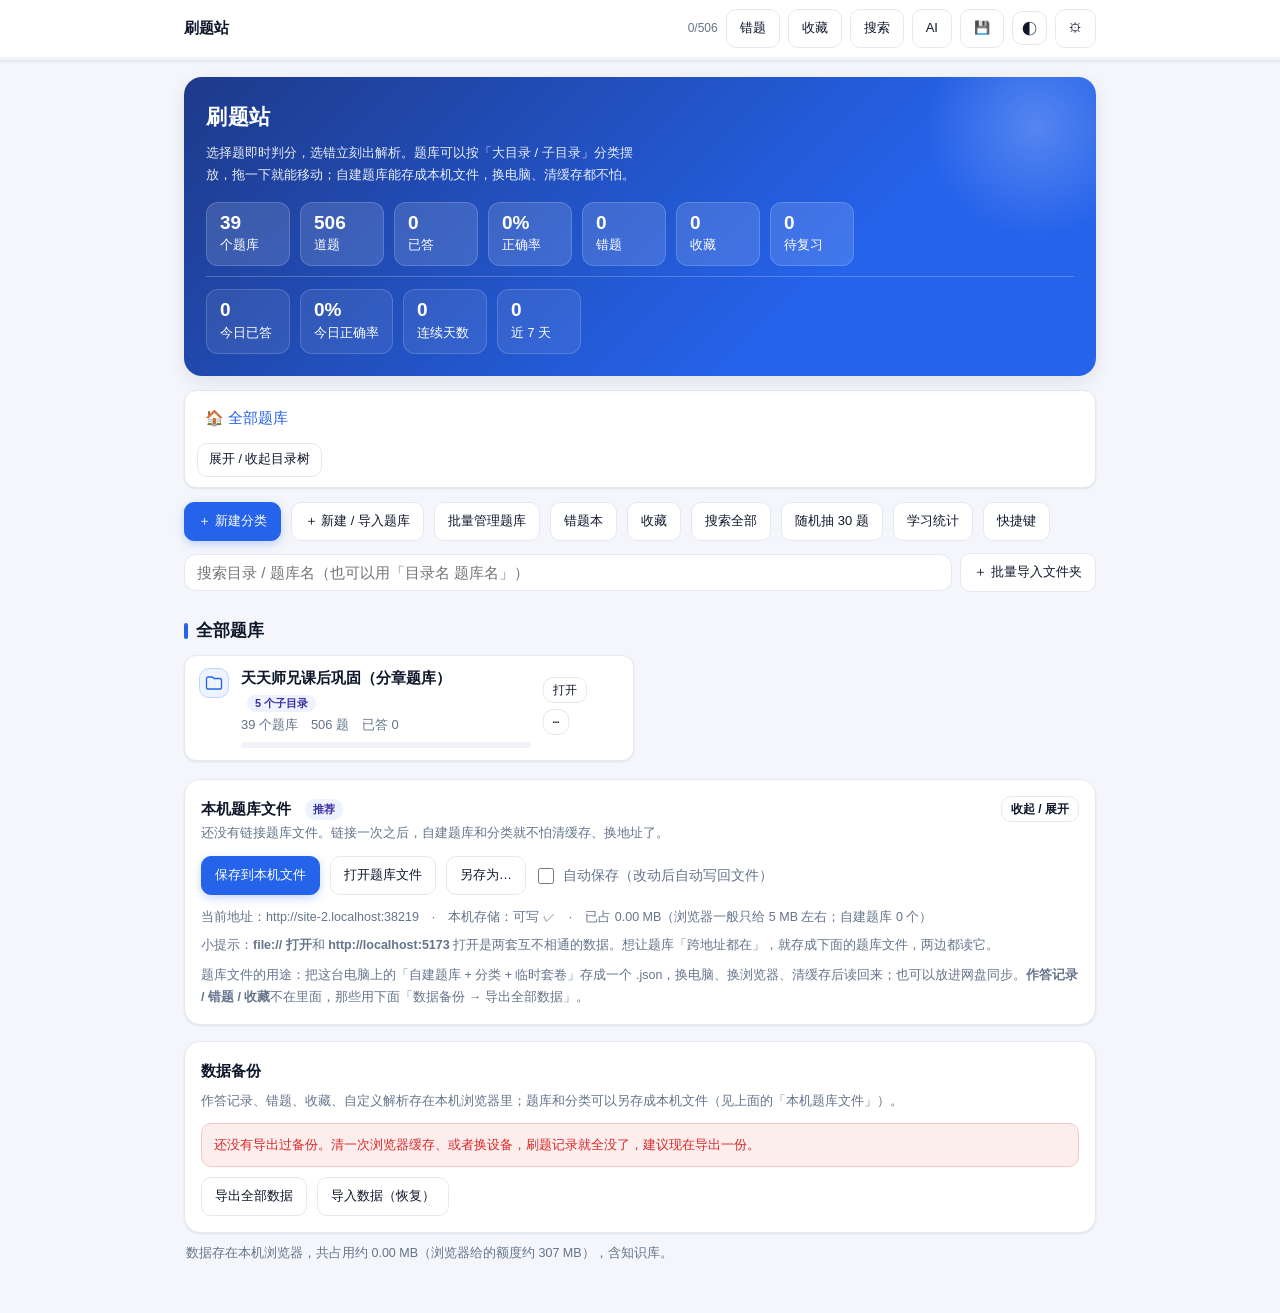
==== commit 6d5ab57c: "部署刷题站纯净版（39 个文件）" ====
--- a/index.html
+++ b/index.html
@@ -134,7 +134,7 @@
      也可以完全不动文件，直接在网页上用「导入题库」加自己的题（存在浏览器里）。
      原作者的内置模考卷已经移除；下面这一份是随包自带的题库。 -->
 
-<script src="app.js?v=20261014p"></script>
+<script src="app.js?v=20261015b"></script>
 <!-- 站点自带的内置题库：39 个题库 / 506 题，题目在文件里 —— 换设备、清缓存、换网址都还在 -->
 <script src="banks/天天师兄课后巩固.js?v=20261015a"></script>
 <script src="collection.js?v=20261014p"></script>
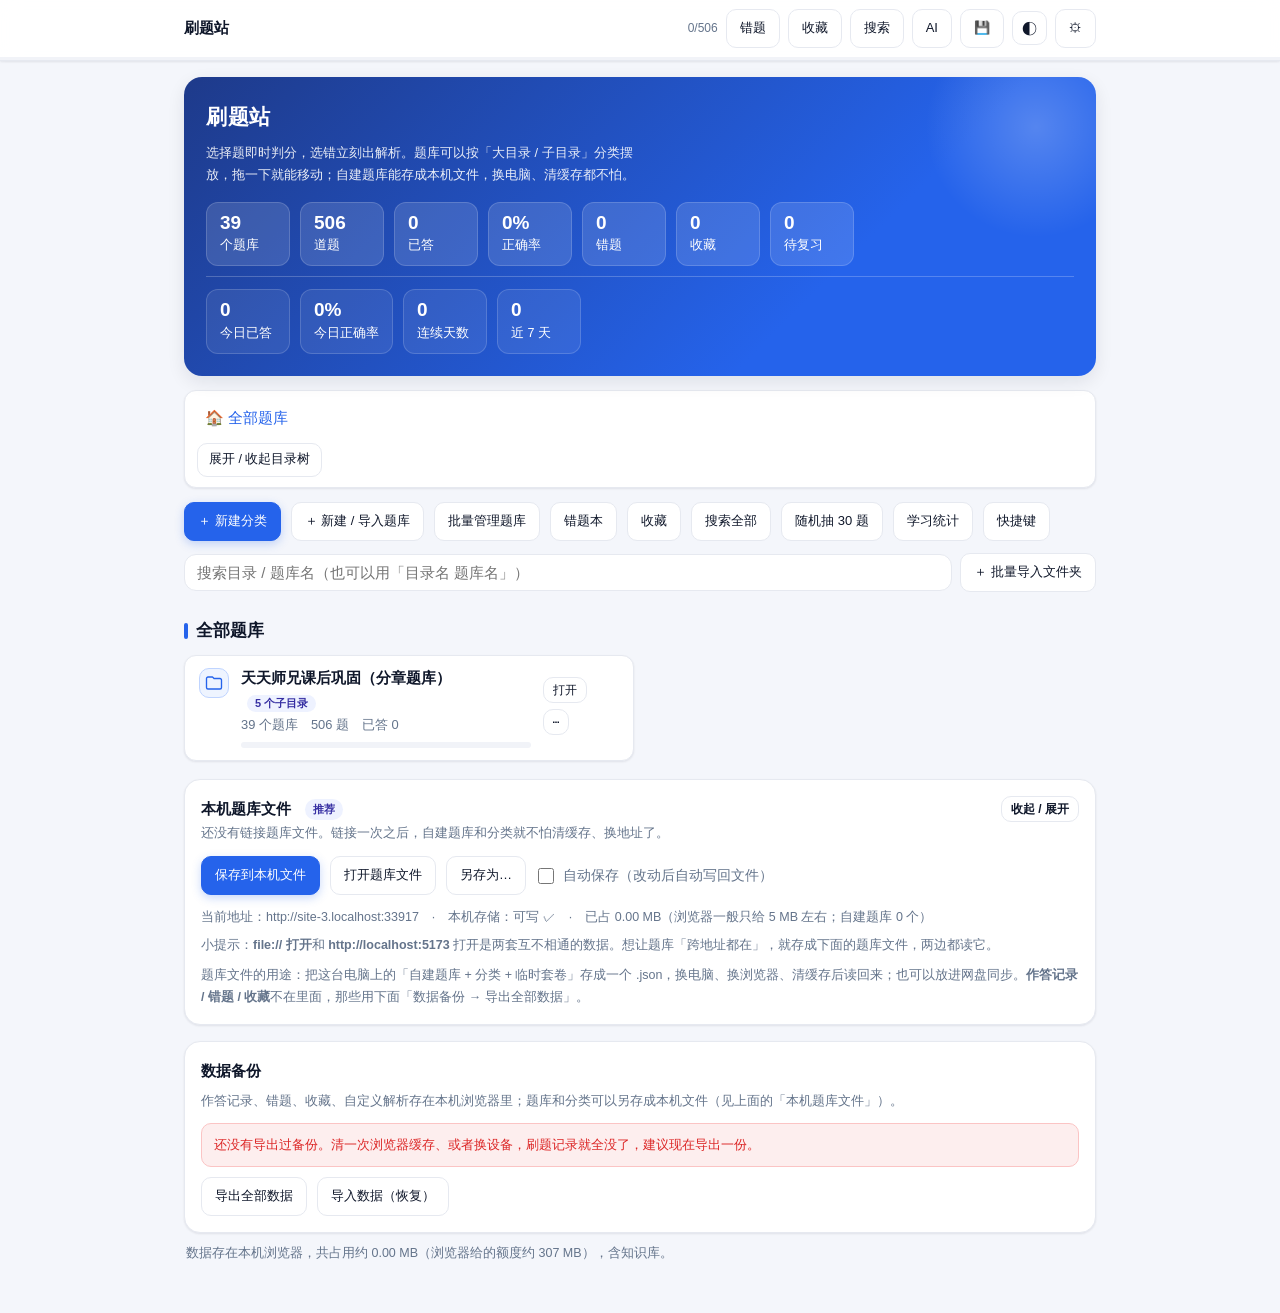
==== commit 54fc9fb9: "部署刷题站纯净版（38 个文件）" ====
--- a/index.html
+++ b/index.html
@@ -134,7 +134,7 @@
      也可以完全不动文件，直接在网页上用「导入题库」加自己的题（存在浏览器里）。
      原作者的内置模考卷已经移除；下面这一份是随包自带的题库。 -->
 
-<script src="app.js?v=20261015b"></script>
+<script src="app.js?v=20261015c"></script>
 <!-- 站点自带的内置题库：39 个题库 / 506 题，题目在文件里 —— 换设备、清缓存、换网址都还在 -->
 <script src="banks/天天师兄课后巩固.js?v=20261015a"></script>
 <script src="collection.js?v=20261014p"></script>
@@ -146,7 +146,7 @@
      放在最后：它们只做「给已有首页加一层目录视图」和「把题库存成文件」，
      用 window.CAT / window.BF 暴露接口，app.js 里只做了几行最小改动。 -->
 <script src="bfui.js?v=20261014p"></script>
-<script src="cat.js?v=20261015a"></script>
+<script src="cat.js?v=20261015c"></script>
 <script src="bf.js?v=20261014p"></script>
 <link rel="stylesheet" href="bf-folder.css?v=20261014p">
 <script src="bf-folder.js?v=20261014p"></script>
